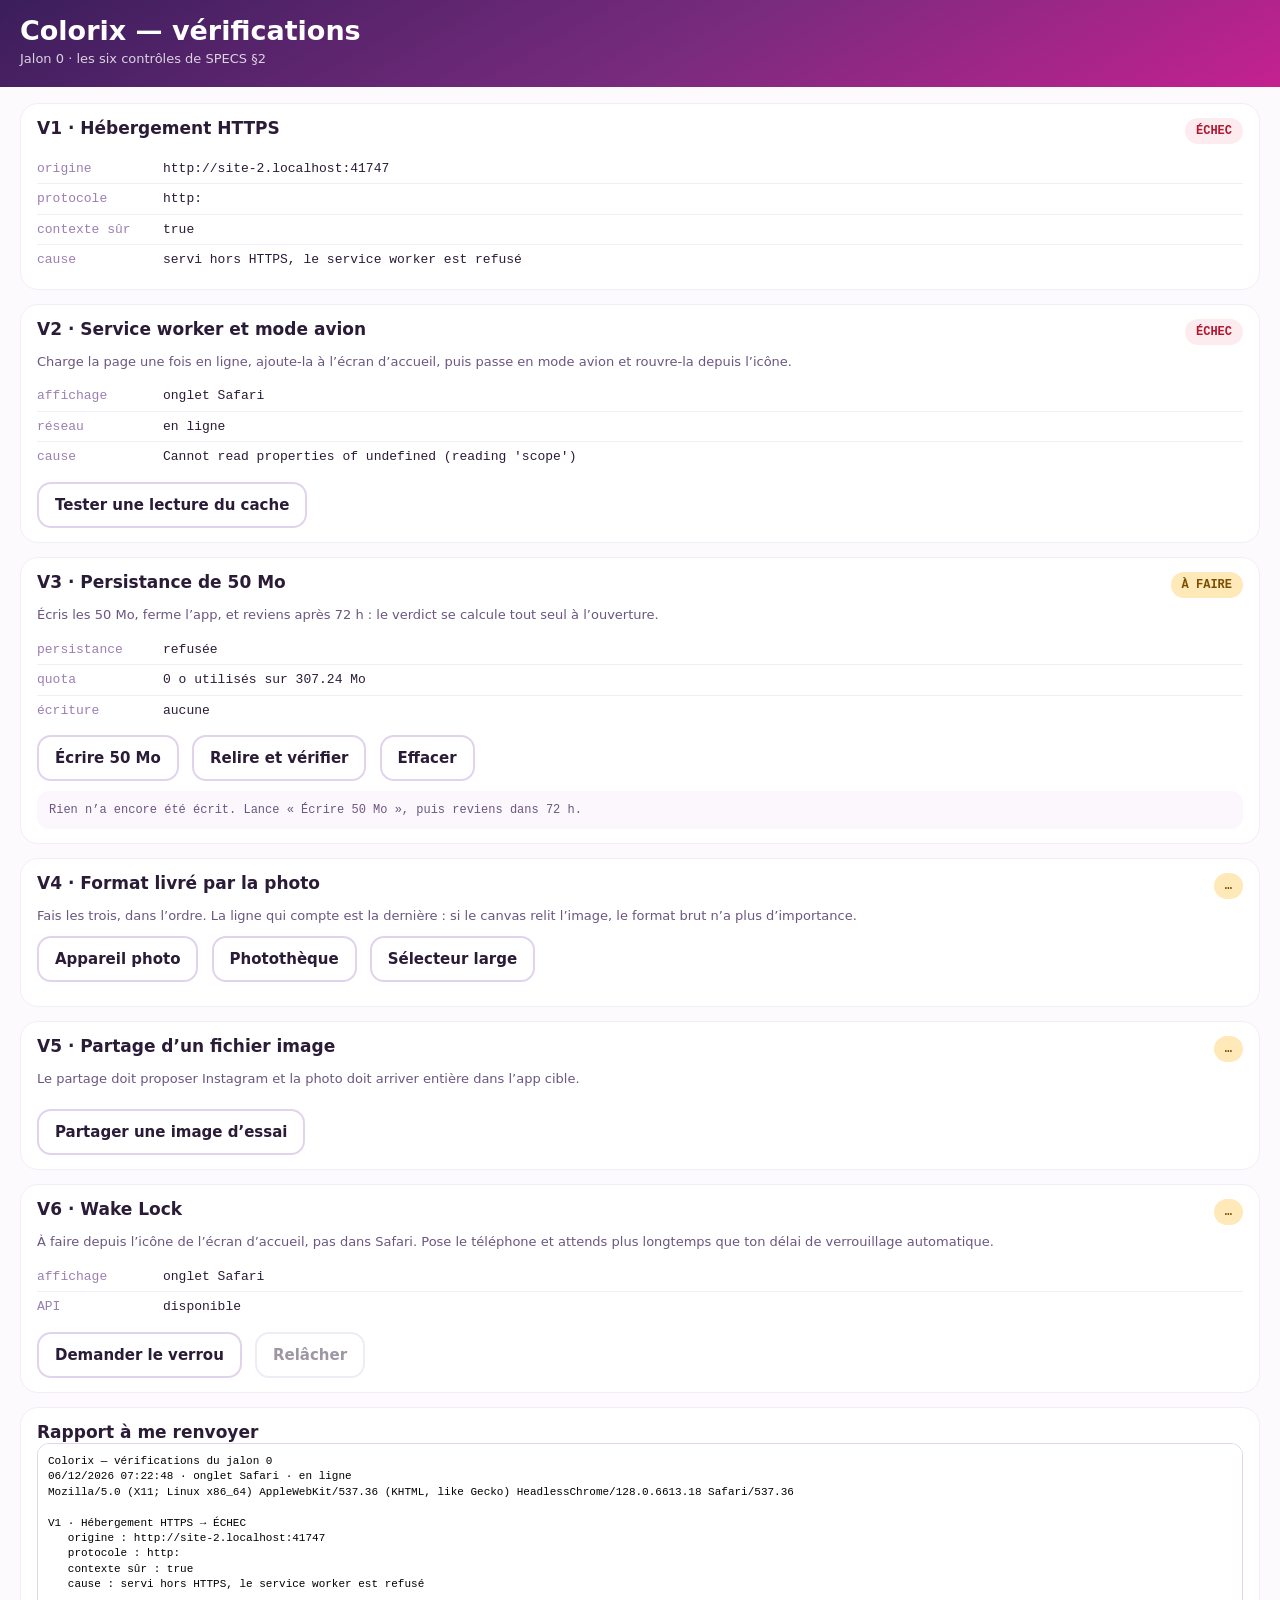
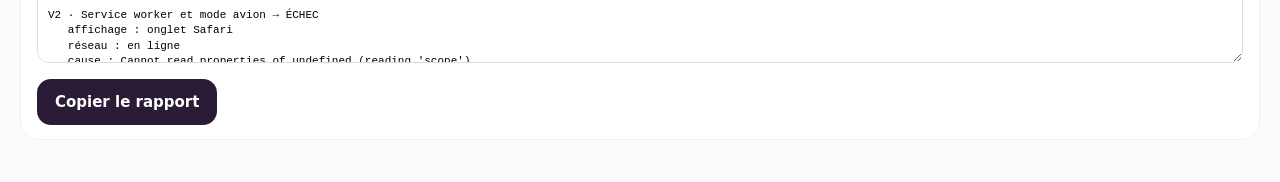
==== verifications/index.html @ af78a623 "Jalon 0 — page de diagnostic des six vérifications préalables Vérifie sur l'appareil cible : HTTPS e" ====
<!DOCTYPE html>
<html lang="fr">
<head>
<meta charset="utf-8">
<meta name="viewport" content="width=device-width, initial-scale=1, viewport-fit=cover">
<meta name="theme-color" content="#3B1E5C">
<title>Colorix — vérifications</title>
<link rel="manifest" href="./manifest.webmanifest">
<link rel="apple-touch-icon" href="./apple-touch-icon.png">
<meta name="apple-mobile-web-app-capable" content="yes">
<meta name="apple-mobile-web-app-status-bar-style" content="black-translucent">
<meta name="apple-mobile-web-app-title" content="Vérifs">
<style>
  :root {
    --safe-top: env(safe-area-inset-top, 0px);
    --safe-bottom: env(safe-area-inset-bottom, 0px);
    --encre: #2A1B36;
    --encre-2: #6B5680;
    --encre-3: #9B7FB2;
    --fond: #FCFAFD;
    --surface: #FFFFFF;
    --separateur: #F3EDF7;
    --bordure: #E2D3EC;
    --magenta: #C4218F;
    --violet-nuit: #3B1E5C;
    --vert: #1E6B34;
    --vert-fond: #E8F5EC;
    --rouge: #B4162F;
    --rouge-fond: #FDECEF;
    --ambre: #7A4E00;
    --ambre-fond: #FFE9B8;
  }

  * { -webkit-tap-highlight-color: transparent; box-sizing: border-box; }

  body {
    margin: 0;
    background: var(--fond);
    color: var(--encre);
    font: 400 16px/1.45 -apple-system, system-ui, sans-serif;
    overscroll-behavior: none;
    -webkit-text-size-adjust: 100%;
  }

  header {
    padding: calc(var(--safe-top) + 16px) 20px 18px;
    background: linear-gradient(150deg, #3B1E5C 0%, #7A2B7E 55%, #C4218F 100%);
    color: #FFF;
  }
  header h1 { margin: 0 0 4px; font-size: 27px; line-height: 1.1; font-weight: 800; }
  header p { margin: 0; font-size: 13px; color: rgba(255,255,255,.8); }

  main { padding: 16px 20px calc(var(--safe-bottom) + 28px); }

  section {
    background: var(--surface);
    border: 1px solid var(--separateur);
    border-radius: 18px;
    padding: 14px 16px;
    margin-bottom: 14px;
  }

  .entete { display: flex; align-items: flex-start; gap: 10px; }
  .entete h2 { margin: 0; font-size: 17px; font-weight: 700; flex: 1; line-height: 1.25; }

  .verdict {
    flex: none;
    padding: 4px 11px;
    border-radius: 999px;
    font: 700 12px/1.5 ui-monospace, Menlo, monospace;
    background: var(--separateur);
    color: var(--encre-3);
    white-space: nowrap;
  }
  .verdict[data-etat="ok"]      { background: var(--vert-fond);   color: var(--vert); }
  .verdict[data-etat="echec"]   { background: var(--rouge-fond);  color: var(--rouge); }
  .verdict[data-etat="attente"] { background: var(--ambre-fond);  color: var(--ambre); }

  .consigne { margin: 8px 0 0; font-size: 13px; color: var(--encre-2); }

  dl { margin: 10px 0 0; font: 400 13px/1.5 ui-monospace, Menlo, monospace; }
  dl div { display: flex; gap: 10px; padding: 5px 0; border-top: 1px solid var(--separateur); }
  dl div:first-child { border-top: none; }
  dt { flex: none; width: 116px; color: var(--encre-3); }
  dd { margin: 0; flex: 1; min-width: 0; word-break: break-word; }

  button {
    font: 600 15px -apple-system, system-ui, sans-serif;
    color: var(--encre);
    background: var(--surface);
    border: 2px solid var(--bordure);
    border-radius: 14px;
    padding: 12px 16px;
    margin: 10px 8px 0 0;
    min-height: 46px;
  }
  button:active { background: #F6EFFA; }
  button[disabled] { opacity: .45; }
  button.primaire { background: var(--encre); border-color: var(--encre); color: #FFF; }
  button.primaire:active { background: #433054; }

  input[type=file] { display: none; }
  label.fichier {
    display: inline-block;
    font: 600 15px -apple-system, system-ui, sans-serif;
    border: 2px solid var(--bordure);
    border-radius: 14px;
    padding: 12px 16px;
    margin: 10px 8px 0 0;
  }
  label.fichier:active { background: #F6EFFA; }

  .journal {
    margin-top: 10px;
    padding: 10px 12px;
    background: #FBF7FD;
    border-radius: 12px;
    font: 400 12px/1.5 ui-monospace, Menlo, monospace;
    color: var(--encre-2);
    white-space: pre-wrap;
    word-break: break-word;
  }
  .journal:empty { display: none; }

  #rapport {
    width: 100%;
    height: 220px;
    font: 400 11px/1.4 ui-monospace, Menlo, monospace;
    border: 1px solid var(--bordure);
    border-radius: 12px;
    padding: 10px;
    user-select: text;
    -webkit-user-select: text;
  }
</style>
</head>
<body>

<header>
  <h1>Colorix — vérifications</h1>
  <p>Jalon 0 · les six contrôles de SPECS §2</p>
</header>

<main>

  <section id="v1">
    <div class="entete"><h2>V1 · Hébergement HTTPS</h2><span class="verdict" data-etat="attente">…</span></div>
    <dl></dl>
  </section>

  <section id="v2">
    <div class="entete"><h2>V2 · Service worker et mode avion</h2><span class="verdict" data-etat="attente">…</span></div>
    <p class="consigne">Charge la page une fois en ligne, ajoute-la à l’écran d’accueil, puis passe en mode avion et rouvre-la depuis l’icône.</p>
    <dl></dl>
    <button data-action="sonder-cache">Tester une lecture du cache</button>
    <div class="journal"></div>
  </section>

  <section id="v3">
    <div class="entete"><h2>V3 · Persistance de 50 Mo</h2><span class="verdict" data-etat="attente">…</span></div>
    <p class="consigne">Écris les 50 Mo, ferme l’app, et reviens après 72 h : le verdict se calcule tout seul à l’ouverture.</p>
    <dl></dl>
    <button data-action="ecrire-50mo">Écrire 50 Mo</button>
    <button data-action="relire">Relire et vérifier</button>
    <button data-action="effacer">Effacer</button>
    <div class="journal"></div>
  </section>

  <section id="v4">
    <div class="entete"><h2>V4 · Format livré par la photo</h2><span class="verdict" data-etat="attente">…</span></div>
    <p class="consigne">Fais les trois, dans l’ordre. La ligne qui compte est la dernière : si le canvas relit l’image, le format brut n’a plus d’importance.</p>
    <label class="fichier">Appareil photo<input type="file" accept="image/*" capture="environment" data-voie="appareil photo"></label>
    <label class="fichier">Photothèque<input type="file" accept="image/*" data-voie="photothèque"></label>
    <label class="fichier">Sélecteur large<input type="file" data-voie="sélecteur large"></label>
    <dl></dl>
    <div class="journal"></div>
  </section>

  <section id="v5">
    <div class="entete"><h2>V5 · Partage d’un fichier image</h2><span class="verdict" data-etat="attente">…</span></div>
    <p class="consigne">Le partage doit proposer Instagram et la photo doit arriver entière dans l’app cible.</p>
    <dl></dl>
    <button data-action="partager">Partager une image d’essai</button>
    <div class="journal"></div>
  </section>

  <section id="v6">
    <div class="entete"><h2>V6 · Wake Lock</h2><span class="verdict" data-etat="attente">…</span></div>
    <p class="consigne">À faire depuis l’icône de l’écran d’accueil, pas dans Safari. Pose le téléphone et attends plus longtemps que ton délai de verrouillage automatique.</p>
    <dl></dl>
    <button data-action="verrou">Demander le verrou</button>
    <button data-action="relacher" disabled>Relâcher</button>
    <div class="journal"></div>
  </section>

  <section id="rapport-section">
    <div class="entete"><h2>Rapport à me renvoyer</h2></div>
    <textarea id="rapport" readonly></textarea>
    <button class="primaire" data-action="copier">Copier le rapport</button>
    <div class="journal"></div>
  </section>

</main>

<script type="module" src="./diagnostic.js"></script>
</body>
</html>
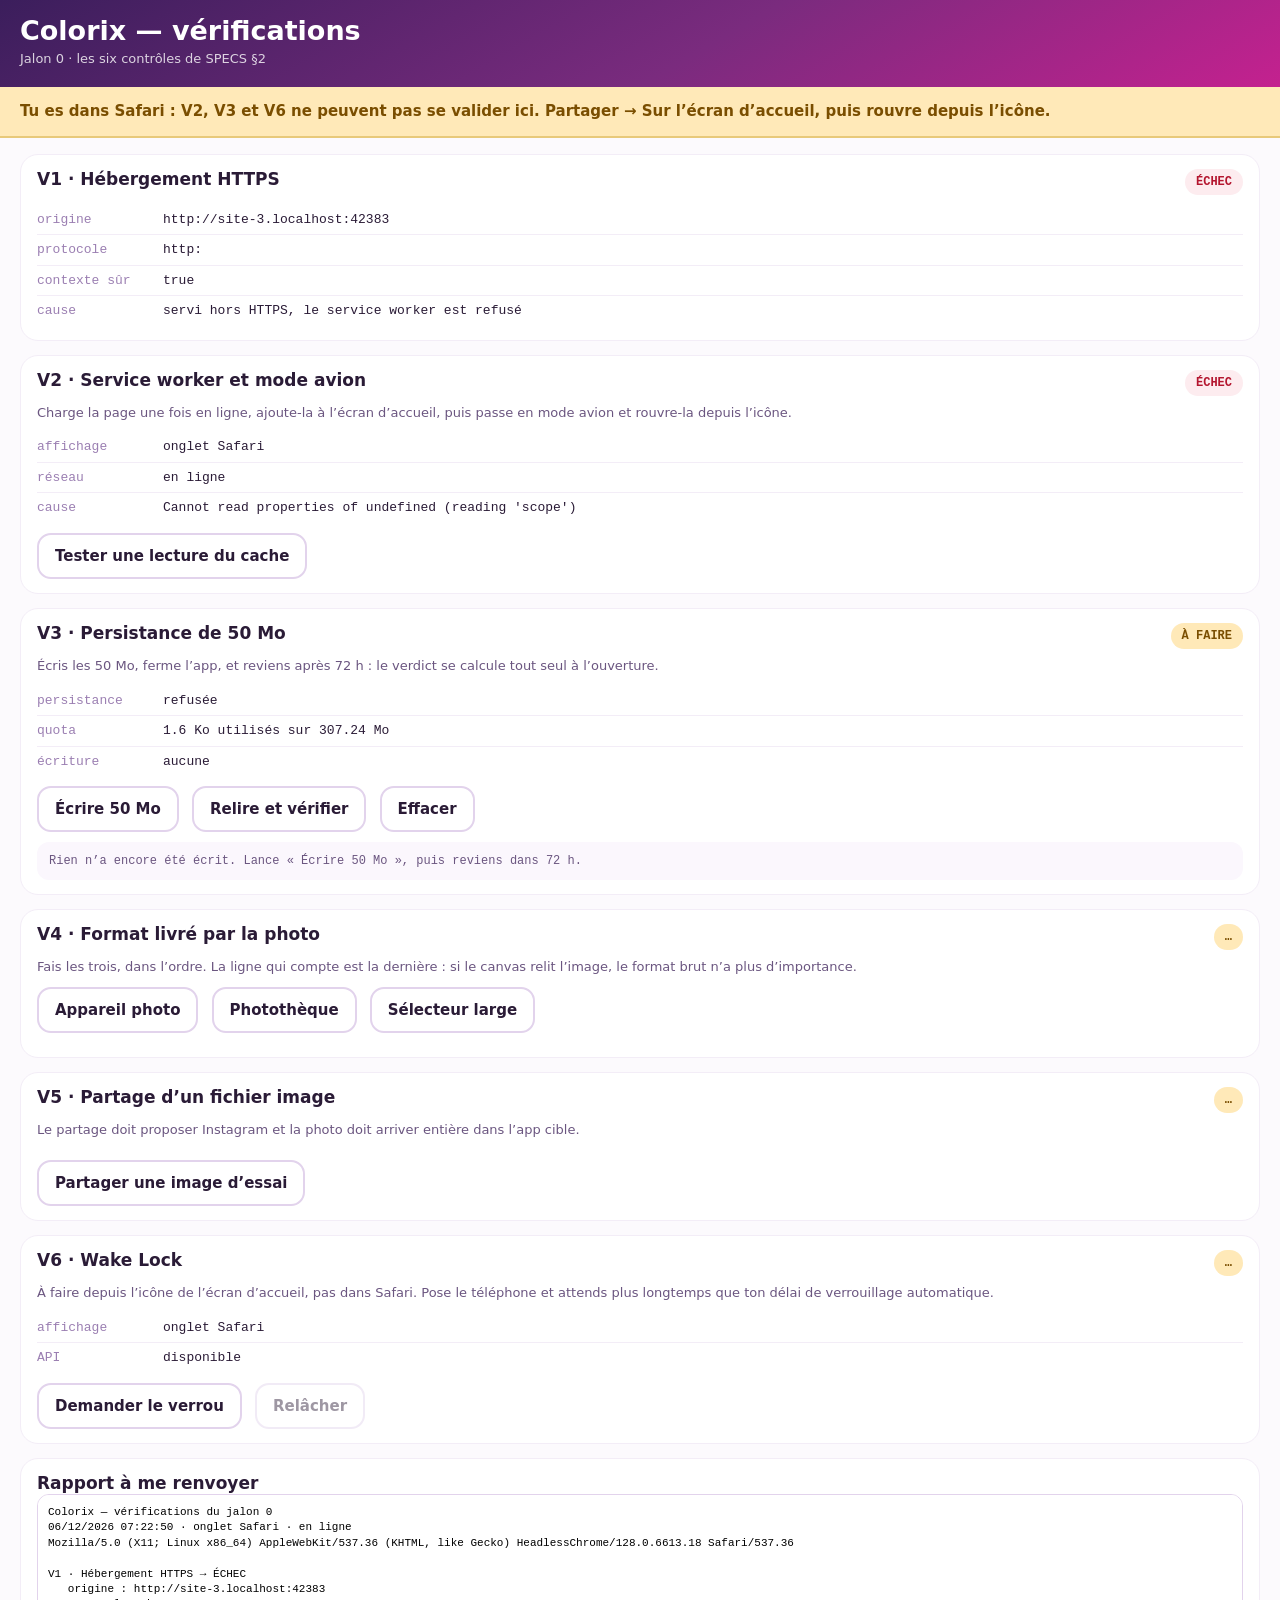
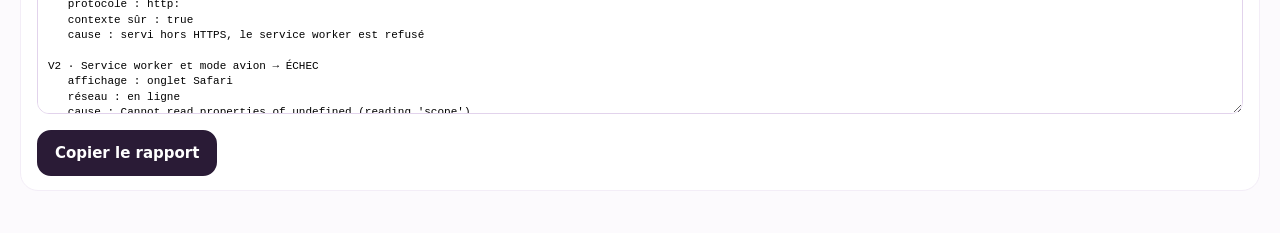
==== commit 27d35731: "Corrections révélées par le premier rapport d'appareil Le rapport copié figeait les messages : journ" ====
--- a/verifications/index.html
+++ b/verifications/index.html
@@ -50,6 +50,17 @@
   header h1 { margin: 0 0 4px; font-size: 27px; line-height: 1.1; font-weight: 800; }
   header p { margin: 0; font-size: 13px; color: rgba(255,255,255,.8); }
 
+  #avertissement {
+    margin: 0;
+    padding: 14px 20px;
+    background: var(--ambre-fond);
+    color: var(--ambre);
+    font-size: 15px;
+    font-weight: 600;
+    line-height: 1.4;
+    border-bottom: 2px solid #E8C97A;
+  }
+
   main { padding: 16px 20px calc(var(--safe-bottom) + 28px); }
 
   section {
@@ -141,6 +152,8 @@
   <p>Jalon 0 · les six contrôles de SPECS §2</p>
 </header>
 
+<p id="avertissement" hidden></p>
+
 <main>
 
   <section id="v1">
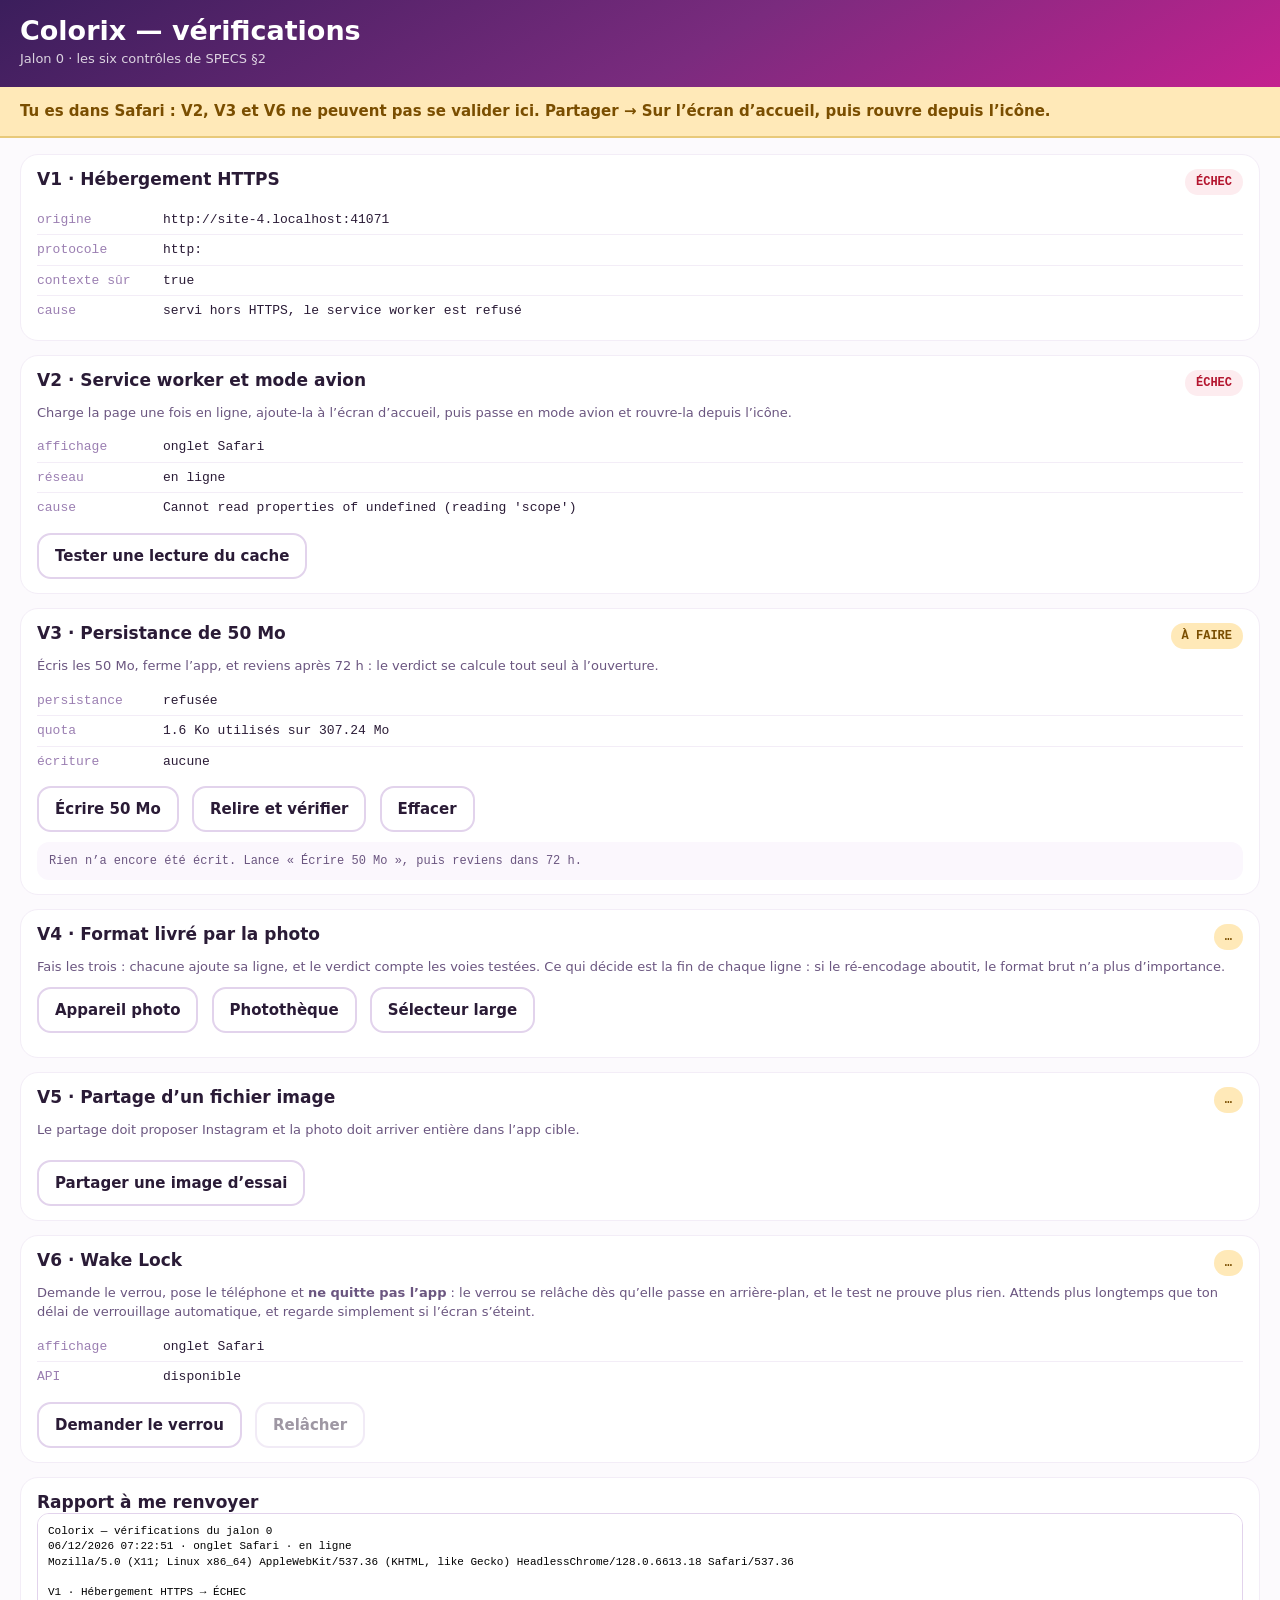
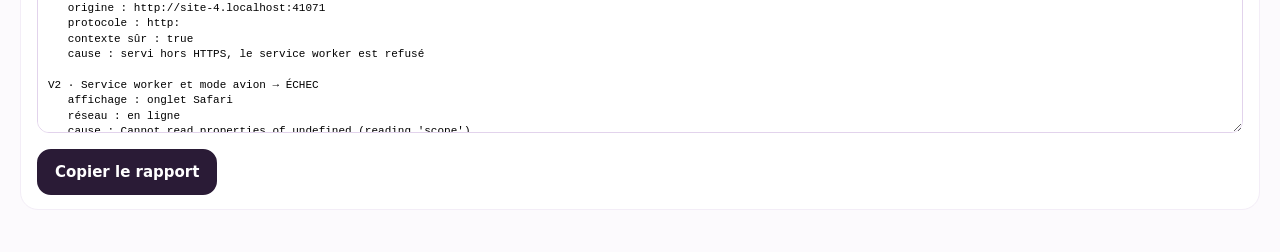
==== commit a52dac51: "V4 cumule les trois voies, consigne de V6 précisée Les trois entrées de fichier écrasaient les mêmes" ====
--- a/verifications/index.html
+++ b/verifications/index.html
@@ -181,7 +181,7 @@
 
   <section id="v4">
     <div class="entete"><h2>V4 · Format livré par la photo</h2><span class="verdict" data-etat="attente">…</span></div>
-    <p class="consigne">Fais les trois, dans l’ordre. La ligne qui compte est la dernière : si le canvas relit l’image, le format brut n’a plus d’importance.</p>
+    <p class="consigne">Fais les trois : chacune ajoute sa ligne, et le verdict compte les voies testées. Ce qui décide est la fin de chaque ligne : si le ré-encodage aboutit, le format brut n’a plus d’importance.</p>
     <label class="fichier">Appareil photo<input type="file" accept="image/*" capture="environment" data-voie="appareil photo"></label>
     <label class="fichier">Photothèque<input type="file" accept="image/*" data-voie="photothèque"></label>
     <label class="fichier">Sélecteur large<input type="file" data-voie="sélecteur large"></label>
@@ -199,7 +199,7 @@
 
   <section id="v6">
     <div class="entete"><h2>V6 · Wake Lock</h2><span class="verdict" data-etat="attente">…</span></div>
-    <p class="consigne">À faire depuis l’icône de l’écran d’accueil, pas dans Safari. Pose le téléphone et attends plus longtemps que ton délai de verrouillage automatique.</p>
+    <p class="consigne">Demande le verrou, pose le téléphone et <strong>ne quitte pas l’app</strong> : le verrou se relâche dès qu’elle passe en arrière-plan, et le test ne prouve plus rien. Attends plus longtemps que ton délai de verrouillage automatique, et regarde simplement si l’écran s’éteint.</p>
     <dl></dl>
     <button data-action="verrou">Demander le verrou</button>
     <button data-action="relacher" disabled>Relâcher</button>
